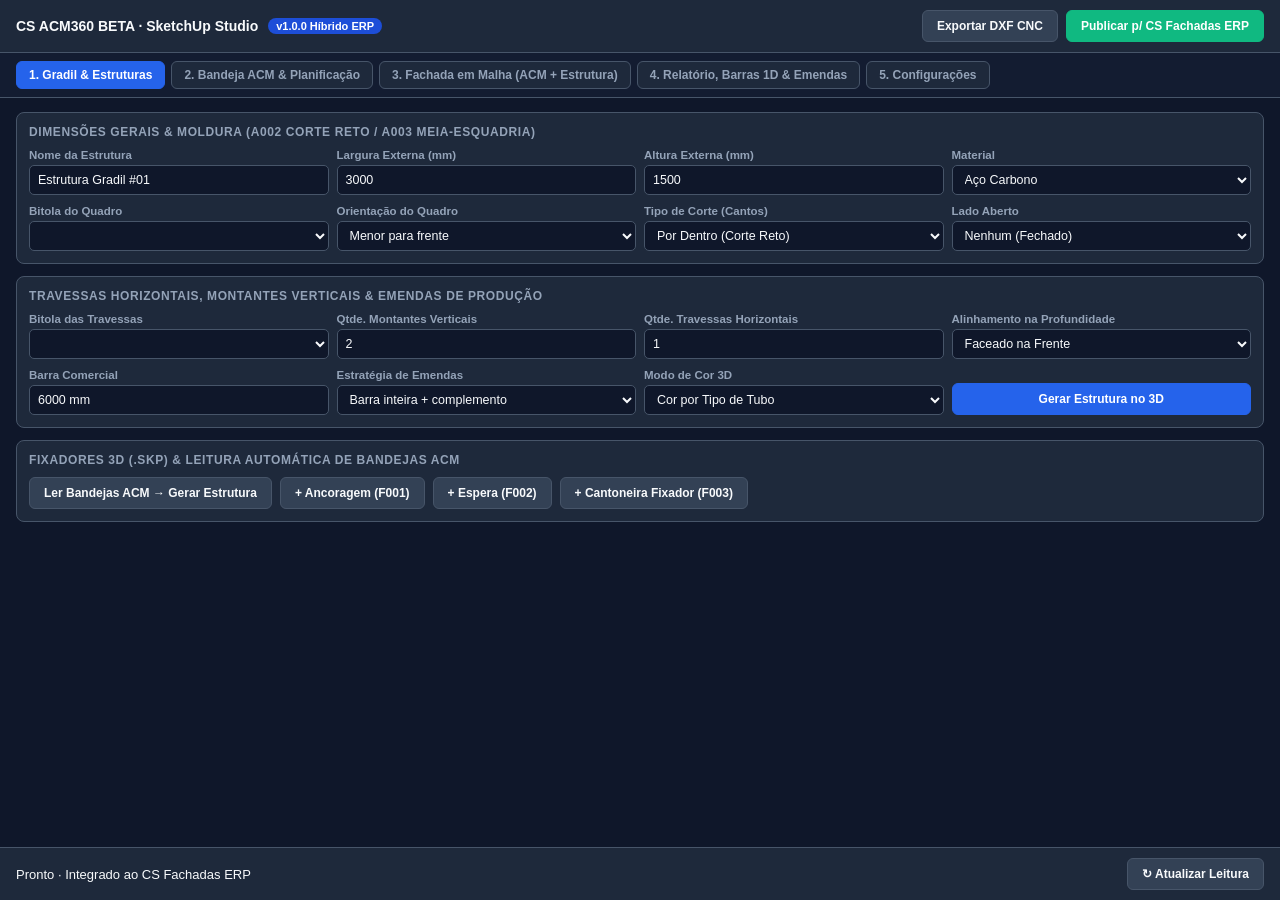
==== sketchup-plugin/CS_ACM360_BETA/ui/studio.html @ 38677328 "feat: M12 settings, separate BETA plugin and v1.0.1 fix for the original - M12 Configurações in the " ====
<!DOCTYPE html>
<html lang="pt-BR">
<head>
  <meta charset="UTF-8">
  <title>CS ACM360 BETA · Construtor ao Vivo & Planificador</title>
  <style>
    :root {
      color-scheme: dark;
      --brand-color: #2563EB;
      --bg: #0F172A;
      --surface: #1E293B;
      --surface-alt: #334155;
      --border: #475569;
      --text: #F8FAFC;
      --muted: #94A3B8;
      --danger: #EF4444;
      --success: #10B981;
      --warning: #F59E0B;
    }
    * { box-sizing: border-box; margin: 0; padding: 0; }
    body {
      font-family: -apple-system, BlinkMacSystemFont, "Segoe UI", Roboto, sans-serif;
      background: var(--bg);
      color: var(--text);
      accent-color: var(--brand-color);
      font-size: 13px;
      display: flex;
      flex-direction: column;
      height: 100vh;
      overflow: hidden;
    }
    .top-bar {
      display: flex;
      align-items: center;
      justify-content: space-between;
      padding: 10px 16px;
      background: var(--surface);
      border-bottom: 1px solid var(--border);
    }
    .brand { display: flex; align-items: center; gap: 10px; font-weight: 800; font-size: 14px; }
    .badge {
      background: #1D4ED8;
      color: #fff;
      font-size: 11px;
      padding: 2px 8px;
      border-radius: 99px;
      font-weight: 700;
    }
    .tabs {
      display: flex;
      gap: 6px;
      padding: 8px 16px;
      background: #131C31;
      border-bottom: 1px solid var(--border);
      flex-wrap: wrap;
    }
    .tab-btn {
      background: var(--surface);
      color: var(--muted);
      border: 1px solid var(--border);
      padding: 6px 12px;
      border-radius: 6px;
      font-weight: 700;
      font-size: 12px;
      cursor: pointer;
    }
    .tab-btn.active {
      background: var(--brand-color);
      color: #fff;
      border-color: var(--brand-color);
    }
    .content {
      flex: 1;
      overflow-y: auto;
      padding: 14px 16px;
      display: flex;
      flex-direction: column;
      gap: 12px;
    }
    .panel { display: none; flex-direction: column; gap: 12px; }
    .panel.active { display: flex; }
    .card {
      background: var(--surface);
      border: 1px solid var(--border);
      border-radius: 8px;
      padding: 12px;
    }
    .card h3 {
      font-size: 12px;
      text-transform: uppercase;
      letter-spacing: 0.05em;
      color: var(--muted);
      margin-bottom: 10px;
    }
    .grid-2 { display: grid; grid-template-columns: 1fr 1fr; gap: 10px; }
    .grid-3 { display: grid; grid-template-columns: 1fr 1fr 1fr; gap: 10px; }
    .grid-4 { display: grid; grid-template-columns: repeat(4, 1fr); gap: 8px; }
    .field { display: flex; flex-direction: column; gap: 4px; }
    .field label { font-size: 11.5px; color: var(--muted); font-weight: 600; }
    .field input, .field select {
      height: 30px;
      padding: 0 8px;
      border-radius: 5px;
      border: 1px solid var(--border);
      background: #0F172A;
      color: var(--text);
      font-size: 12.5px;
    }
    .btn-row { display: flex; gap: 8px; flex-wrap: wrap; align-items: center; }
    .btn {
      height: 32px;
      padding: 0 14px;
      border-radius: 6px;
      border: 1px solid var(--border);
      background: var(--surface-alt);
      color: var(--text);
      font-weight: 700;
      font-size: 12px;
      cursor: pointer;
    }
    .btn.primary { background: var(--brand-color); border-color: var(--brand-color); color: #fff; }
    .btn.success { background: var(--success); border-color: var(--success); color: #fff; }
    .table-wrapper {
      overflow: auto;
      max-inline-size: 100%;
      max-block-size: 280px;
      container-type: inline-size;
      border: 1px solid var(--border);
      border-radius: 6px;
    }
    table { width: 100%; border-collapse: separate; border-spacing: 0; font-size: 12px; }
    thead { position: sticky; inset-block-start: 0; z-index: 1; background: #0F172A; }
    th, td { padding: 7px 10px; text-align: left; border-bottom: 1px solid #334155; }
    tbody th { position: sticky; inset-inline-start: 0; background: var(--surface); }
    td input, td select {
      width: 100%;
      height: 26px;
      padding: 0 6px;
      border-radius: 4px;
      border: 1px solid var(--border);
      background: #0F172A;
      color: var(--text);
      font-size: 12px;
    }
    .btn.small { height: 26px; padding: 0 10px; font-size: 11.5px; }
    .btn.danger { background: transparent; border-color: var(--danger); color: var(--danger); }
    .hint { font-size: 11.5px; color: var(--muted); margin-top: 6px; }
    .logo-preview { max-height: 48px; max-width: 200px; border: 1px solid var(--border); border-radius: 4px; background: #fff; }
    .footer {
      padding: 10px 16px;
      background: var(--surface);
      border-top: 1px solid var(--border);
      display: flex;
      justify-content: space-between;
      align-items: center;
    }
  </style>
</head>
<body>
  <header class="top-bar">
    <div class="brand">
      <span>CS ACM360 BETA · SketchUp Studio</span>
      <span class="badge">v1.0.0 Híbrido ERP</span>
    </div>
    <div class="btn-row">
      <button type="button" class="btn" onclick="CSStudio.callRuby('export_dxf')">Exportar DXF CNC</button>
      <button type="button" class="btn success" onclick="CSStudio.callRuby('export_erp_json')">Publicar p/ CS Fachadas ERP</button>
    </div>
  </header>

  <nav class="tabs" aria-label="Módulos do Plugin">
    <button type="button" class="tab-btn active" data-tab="frame" onclick="CSStudio.switchTab('frame')">1. Gradil & Estruturas</button>
    <button type="button" class="tab-btn" data-tab="tray" onclick="CSStudio.switchTab('tray')">2. Bandeja ACM & Planificação</button>
    <button type="button" class="tab-btn" data-tab="facade" onclick="CSStudio.switchTab('facade')">3. Fachada em Malha (ACM + Estrutura)</button>
    <button type="button" class="tab-btn" data-tab="report" onclick="CSStudio.switchTab('report')">4. Relatório, Barras 1D & Emendas</button>
    <button type="button" class="tab-btn" data-tab="settings" onclick="CSStudio.switchTab('settings')">5. Configurações</button>
  </nav>

  <main class="content">
    <!-- ABA 1: ESTRUTURAS METÁLICAS -->
    <section class="panel active" id="panel-frame">
      <div class="card">
        <h3>Dimensões Gerais & Moldura (A002 Corte Reto / A003 Meia-Esquadria)</h3>
        <div class="grid-4">
          <div class="field">
            <label for="fName">Nome da Estrutura</label>
            <input type="text" id="fName" value="Estrutura Gradil #01">
          </div>
          <div class="field">
            <label for="fWidth">Largura Externa (mm)</label>
            <input type="number" id="fWidth" value="3000" min="100" step="10">
          </div>
          <div class="field">
            <label for="fHeight">Altura Externa (mm)</label>
            <input type="number" id="fHeight" value="1500" min="100" step="10">
          </div>
          <div class="field">
            <label for="fMaterial">Material</label>
            <select id="fMaterial">
              <option value="aco_carbono">Aço Carbono</option>
              <option value="galvanizado">Galvanizado</option>
              <option value="aluminio">Alumínio</option>
            </select>
          </div>
        </div>

        <div class="grid-4" style="margin-top:10px;">
          <div class="field">
            <label for="fProfileCorda">Bitola do Quadro</label>
            <select id="fProfileCorda"></select>
          </div>
          <div class="field">
            <label for="fRotCorda">Orientação do Quadro</label>
            <select id="fRotCorda">
              <option value="1">Menor para frente</option>
              <option value="2">Maior para frente</option>
            </select>
          </div>
          <div class="field">
            <label for="fCornerType">Tipo de Corte (Cantos)</label>
            <select id="fCornerType">
              <option value="encosto">Por Dentro (Corte Reto)</option>
              <option value="passante_h">Por Fora (Travessa Passante)</option>
              <option value="esquadria">Meia-Esquadria (45°)</option>
            </select>
          </div>
          <div class="field">
            <label for="fOpenSide">Lado Aberto</label>
            <select id="fOpenSide">
              <option value="0">Nenhum (Fechado)</option>
              <option value="1">Esquerdo Aberto</option>
              <option value="2">Direito Aberto</option>
              <option value="3">Ambos Abertos</option>
            </select>
          </div>
        </div>
      </div>

      <div class="card">
        <h3>Travessas Horizontais, Montantes Verticais & Emendas de Produção</h3>
        <div class="grid-4">
          <div class="field">
            <label for="fProfileTrav">Bitola das Travessas</label>
            <select id="fProfileTrav"></select>
          </div>
          <div class="field">
            <label for="fTravV">Qtde. Montantes Verticais</label>
            <input type="number" id="fTravV" value="2" min="0" max="40">
          </div>
          <div class="field">
            <label for="fTravH">Qtde. Travessas Horizontais</label>
            <input type="number" id="fTravH" value="1" min="0" max="30">
          </div>
          <div class="field">
            <label for="fTravAlign">Alinhamento na Profundidade</label>
            <select id="fTravAlign">
              <option value="frente">Faceado na Frente</option>
              <option value="centro">No Centro</option>
              <option value="atras">Faceado Atrás</option>
            </select>
          </div>
        </div>
        <div class="grid-4" style="margin-top:10px;">
          <div class="field">
            <label>Barra Comercial</label>
            <input type="text" id="fBarInfo" value="6000 mm" readonly title="Altere na aba 5. Configurações">
          </div>
          <div class="field">
            <label for="fSeamStrategy">Estratégia de Emendas</label>
            <select id="fSeamStrategy">
              <option value="economia">Barra inteira + complemento</option>
              <option value="iguais">Partes iguais</option>
            </select>
          </div>
          <div class="field">
            <label for="fColorMode">Modo de Cor 3D</label>
            <select id="fColorMode" onchange="CSStudio.callRuby('set_color_mode', this.value)">
              <option value="tipo">Cor por Tipo de Tubo</option>
              <option value="comprimento">Cor por Comprimento</option>
              <option value="unica">Cor Única (Acabamento)</option>
            </select>
          </div>
          <div class="field" style="justify-content:flex-end;">
            <button type="button" class="btn primary" onclick="CSStudio.submitFrame(false)">Gerar Estrutura no 3D</button>
          </div>
        </div>
      </div>

      <div class="card">
        <h3>Fixadores 3D (.skp) & Leitura Automática de Bandejas ACM</h3>
        <div class="btn-row">
          <button type="button" class="btn" onclick="CSStudio.callRuby('read_trays_create_frame', '{}')">Ler Bandejas ACM → Gerar Estrutura</button>
          <button type="button" class="btn" onclick="CSStudio.callRuby('insert_fastener', 'F001')">+ Ancoragem (F001)</button>
          <button type="button" class="btn" onclick="CSStudio.callRuby('insert_fastener', 'F002')">+ Espera (F002)</button>
          <button type="button" class="btn" onclick="CSStudio.callRuby('insert_fastener', 'F003')">+ Cantoneira Fixador (F003)</button>
        </div>
      </div>
    </section>

    <!-- ABA 2: BANDEJA ACM -->
    <section class="panel" id="panel-tray">
      <div class="card">
        <h3>Bandeja de ACM Paramétrica (Dobras, Abas, Refile e Fresa)</h3>
        <div class="grid-4">
          <div class="field">
            <label for="tCode">Código</label>
            <input type="text" id="tCode" value="P01">
          </div>
          <div class="field">
            <label for="tName">Nome da Peça</label>
            <input type="text" id="tName" value="Bandeja Principal">
          </div>
          <div class="field">
            <label for="tWidth">Largura Frontal (mm)</label>
            <input type="number" id="tWidth" value="1200" min="80">
          </div>
          <div class="field">
            <label for="tHeight">Altura Frontal (mm)</label>
            <input type="number" id="tHeight" value="800" min="80">
          </div>
        </div>
        <div class="grid-4" style="margin-top:10px;">
          <div class="field">
            <label for="tEdgeType">Tipo das 4 Bordas</label>
            <select id="tEdgeType">
              <option value="dobra">Dobra 90° (Retorno simples)</option>
              <option value="dobra_aba">Dobra + Aba de Fixação</option>
              <option value="refile">Aba de Refile (Plana)</option>
              <option value="corte">Corte Reto (Sem Retorno)</option>
            </select>
          </div>
          <div class="field">
            <label for="tReturnMm">Retorno / Dobra (mm)</label>
            <input type="number" id="tReturnMm" value="50" min="0">
          </div>
          <div class="field">
            <label for="tAbaMm">Aba de Fixação (mm)</label>
            <input type="number" id="tAbaMm" value="20" min="0">
          </div>
          <div class="field">
            <label for="tBendFactor">Fator de Dobra (mm)</label>
            <input type="number" id="tBendFactor" value="1.5" step="0.1">
          </div>
        </div>
        <div class="grid-4" style="margin-top:10px;">
          <div class="field">
            <label for="tPreset">Chapa ACM (Fornecedor / Espessura)</label>
            <select id="tPreset" onchange="CSStudio.applyTrayPreset()"></select>
          </div>
        </div>
        <div class="btn-row" style="margin-top:12px;">
          <button type="button" class="btn primary" onclick="CSStudio.submitTray()">Criar Bandeja 3D no SketchUp</button>
          <button type="button" class="btn" onclick="CSStudio.callRuby('unfold_selected_3d')">Planificar Bandeja Selecionada no 3D</button>
          <button type="button" class="btn" onclick="CSStudio.callRuby('export_dxf')">Exportar DXF CNC (AC1009)</button>
        </div>
      </div>
    </section>

    <!-- ABA 3: FACHADA EM MALHA -->
    <section class="panel" id="panel-facade">
      <div class="card">
        <h3>Gerador de Fachada Completa (Malha de Bandejas ACM + Estrutura Metálica Automática)</h3>
        <div class="grid-4">
          <div class="field">
            <label for="gTotalW">Largura Total da Fachada (mm)</label>
            <input type="number" id="gTotalW" value="3600" step="50">
          </div>
          <div class="field">
            <label for="gTotalH">Altura Total da Fachada (mm)</label>
            <input type="number" id="gTotalH" value="1800" step="50">
          </div>
          <div class="field">
            <label for="gCols">Colunas de Bandejas</label>
            <input type="number" id="gCols" value="3" min="1" max="20">
          </div>
          <div class="field">
            <label for="gRows">Linhas de Bandejas</label>
            <input type="number" id="gRows" value="2" min="1" max="10">
          </div>
        </div>
        <div class="grid-3" style="margin-top:10px;">
          <div class="field">
            <label for="gJoint">Junta de Dilatação (mm)</label>
            <input type="number" id="gJoint" value="10" min="0" max="50">
          </div>
          <div class="field">
            <label for="gReturn">Retorno das Bandejas (mm)</label>
            <input type="number" id="gReturn" value="50" min="15" max="250">
          </div>
          <div class="field" style="justify-content:flex-end;">
            <button type="button" class="btn primary" onclick="CSStudio.submitFacadeGrid()">Criar Painel ACM + Estrutura no 3D</button>
          </div>
        </div>
      </div>
    </section>

    <!-- ABA 4: RELATÓRIO E PLANO DE CORTE -->
    <section class="panel" id="panel-report">
      <div class="card">
        <h3>Resumo do Modelo Ativo (Tubos, Barras 6000mm e Bandejas ACM)</h3>
        <div id="reportSummaryText" style="margin-bottom:8px; color:var(--muted);">Carregando leitura do modelo...</div>
        <div tabindex="0" role="region" aria-label="Lista de corte de tubos e bandejas" class="table-wrapper">
          <table>
            <thead>
              <tr>
                <th>Código</th>
                <th>Descrição / Perfil</th>
                <th>Medida / Corte</th>
                <th>Aproveitamento</th>
              </tr>
            </thead>
            <tbody id="reportTableBody"></tbody>
          </table>
        </div>
      </div>
    </section>

    <!-- ABA 5: CONFIGURAÇÕES (M12) -->
    <section class="panel" id="panel-settings">
      <div class="card">
        <h3>Geral · Barras e Serra</h3>
        <div class="grid-4">
          <div class="field">
            <label for="sBarMm">Barra Comercial (mm)</label>
            <input type="number" id="sBarMm" data-setting="bar_mm" min="1000" max="12000" step="100">
          </div>
          <div class="field">
            <label for="sKerfMm">Espessura da Serra (mm)</label>
            <input type="number" id="sKerfMm" data-setting="kerf_mm" min="0" max="15" step="0.1">
          </div>
          <div class="field">
            <label for="sSeam">Estratégia de Emendas</label>
            <select id="sSeam" data-setting="seam_strategy">
              <option value="economia">Barra inteira + complemento</option>
              <option value="iguais">Partes iguais</option>
            </select>
          </div>
          <div class="field">
            <label for="sColorMode">Modo de Cor 3D</label>
            <select id="sColorMode" data-setting="color_mode">
              <option value="tipo">Cor por Tipo de Tubo</option>
              <option value="comprimento">Cor por Comprimento</option>
              <option value="unica">Cor Única</option>
            </select>
          </div>
        </div>
        <p class="hint">Ao mudar a barra ou a serra, as estruturas do modelo são regeradas (emendas e plano de barras).</p>
      </div>

      <div class="card">
        <h3>ACM · Chapa, Fresa e Bandejas</h3>
        <div class="grid-4">
          <div class="field">
            <label for="sSheetW">Chapa Largura (mm)</label>
            <input type="number" id="sSheetW" data-setting="acm_sheet_w_mm" step="10">
          </div>
          <div class="field">
            <label for="sSheetH">Chapa Altura (mm)</label>
            <input type="number" id="sSheetH" data-setting="acm_sheet_h_mm" step="10">
          </div>
          <div class="field">
            <label for="sCore">Núcleo</label>
            <select id="sCore" data-setting="acm_core">
              <option value="PE">PE (Polietileno)</option>
              <option value="FR">FR (Antichama)</option>
            </select>
          </div>
          <div class="field">
            <label for="sFresa">Fresa do Vinco</label>
            <select id="sFresa" data-setting="fresa_type">
              <option value="V90">V 90°</option>
              <option value="V135">V 135°</option>
              <option value="U">Meia-cana (U)</option>
            </select>
          </div>
        </div>
        <div class="grid-4" style="margin-top:10px;">
          <div class="field">
            <label for="sReturn">Retorno Padrão (mm)</label>
            <input type="number" id="sReturn" data-setting="default_return_mm">
          </div>
          <div class="field">
            <label for="sAba">Aba Padrão (mm)</label>
            <input type="number" id="sAba" data-setting="default_aba_mm">
          </div>
          <div class="field">
            <label for="sJoint">Junta Padrão (mm)</label>
            <input type="number" id="sJoint" data-setting="default_joint_mm">
          </div>
          <div class="field">
            <label for="sRefile">Refile Padrão (mm)</label>
            <input type="number" id="sRefile" data-setting="refile_tab_mm">
          </div>
        </div>
        <div class="grid-4" style="margin-top:10px;">
          <div class="field">
            <label for="sNestGap">Espaço entre Peças (mm)</label>
            <input type="number" id="sNestGap" data-setting="nest_gap_mm">
          </div>
          <div class="field">
            <label for="sNestMargin">Margem da Chapa (mm)</label>
            <input type="number" id="sNestMargin" data-setting="nest_margin_mm">
          </div>
          <div class="field">
            <label for="sPreset">Chapa ACM Padrão</label>
            <select id="sPreset" data-setting="acm_preset"></select>
          </div>
        </div>

        <h3 style="margin-top:14px;">Fator de Dobra por Fornecedor / Espessura</h3>
        <div class="table-wrapper">
          <table>
            <thead><tr><th>Fornecedor / Descrição</th><th>Espessura (mm)</th><th>Fator de Dobra (mm)</th><th></th></tr></thead>
            <tbody id="sPresetsBody"></tbody>
          </table>
        </div>
        <div class="btn-row" style="margin-top:8px;">
          <button type="button" class="btn small" onclick="CSStudio.addRow('acm_presets')">+ Fornecedor</button>
        </div>
        <p class="hint">Calibre o fator com uma peça de teste de cada fornecedor. Bandejas já criadas guardam o fator usado na criação.</p>
      </div>

      <div class="card">
        <h3>Fixadores e Fita Dupla Face</h3>
        <div class="grid-4">
          <div class="field">
            <label for="sFixSpacing">Espaçamento Fixadores (mm)</label>
            <input type="number" id="sFixSpacing" data-setting="fastener_spacing_mm" step="10">
          </div>
          <div class="field">
            <label for="sFixOffset">Recuo dos Cantos (mm)</label>
            <input type="number" id="sFixOffset" data-setting="fastener_offset_mm" step="5">
          </div>
          <div class="field">
            <label for="sTape">Fita Padrão</label>
            <select id="sTape" data-setting="tape"></select>
          </div>
        </div>
        <div class="table-wrapper" style="margin-top:10px;">
          <table>
            <thead><tr><th>Fita</th><th>Largura (mm)</th><th>Rolo (m)</th><th>Preço/rolo (R$)</th><th></th></tr></thead>
            <tbody id="sTapesBody"></tbody>
          </table>
        </div>
        <div class="btn-row" style="margin-top:8px;">
          <button type="button" class="btn small" onclick="CSStudio.addRow('tapes')">+ Fita</button>
        </div>
      </div>

      <div class="card">
        <h3>Bitolas · Preço por Metro e Perfis Próprios</h3>
        <div class="table-wrapper">
          <table>
            <thead><tr><th>Código</th><th>Nome</th><th>Família</th><th>L (mm)</th><th>A (mm)</th><th>Parede</th><th>Cor</th><th>R$/m</th><th></th></tr></thead>
            <tbody id="sProfilesBody"></tbody>
          </table>
        </div>
        <div class="btn-row" style="margin-top:8px;">
          <button type="button" class="btn small" onclick="CSStudio.addRow('custom_profiles')">+ Bitola Própria</button>
        </div>
      </div>

      <div class="card">
        <h3>Cabeçalho de Impressão</h3>
        <div class="grid-4">
          <div class="field">
            <label for="sCompany">Empresa</label>
            <input type="text" id="sCompany" data-setting="company_name">
          </div>
          <div class="field">
            <label for="sPhone">Telefone</label>
            <input type="text" id="sPhone" data-setting="company_phone">
          </div>
          <div class="field">
            <label for="sEmail">E-mail</label>
            <input type="text" id="sEmail" data-setting="company_email">
          </div>
          <div class="field">
            <label for="sLogo">Logo (até 300 KB)</label>
            <input type="file" id="sLogo" accept="image/png,image/jpeg,image/svg+xml" onchange="CSStudio.loadLogo(this)">
          </div>
        </div>
        <div class="btn-row" style="margin-top:8px;">
          <img id="sLogoPreview" class="logo-preview" alt="Logo da empresa" hidden>
          <button type="button" class="btn small danger" id="sLogoRemove" onclick="CSStudio.removeLogo()" hidden>Remover logo</button>
        </div>
      </div>

      <div class="btn-row">
        <button type="button" class="btn primary" onclick="CSStudio.saveSettings()">Salvar Configurações</button>
        <button type="button" class="btn" onclick="CSStudio.callRuby('export_settings')">Exportar JSON</button>
        <button type="button" class="btn" onclick="CSStudio.callRuby('import_settings')">Importar JSON</button>
        <button type="button" class="btn danger" onclick="CSStudio.callRuby('reset_settings')">Restaurar Padrão</button>
      </div>
      <p class="hint">Salva nesta máquina e dentro do arquivo .skp. O JSON exportado também pode ser importado no painel web (ACM360 Studio).</p>
    </section>
  </main>

  <footer class="footer">
    <span id="statusText">Pronto · Integrado ao CS Fachadas ERP</span>
    <button type="button" class="btn" onclick="CSStudio.callRuby('refresh_state')">↻ Atualizar Leitura</button>
  </footer>

  <script>
    window.CSStudio = {
      state: null,
      callRuby: function(action, payload) {
        if (window.sketchup && window.sketchup[action]) {
          window.sketchup[action](payload || '');
        }
      },
      switchTab: function(tabId) {
        var btns = document.querySelectorAll('.tab-btn');
        for (var i = 0; i < btns.length; i++) {
          btns[i].classList.toggle('active', btns[i].getAttribute('data-tab') === tabId);
        }
        var panels = document.querySelectorAll('.panel');
        for (var j = 0; j < panels.length; j++) {
          panels[j].classList.toggle('active', panels[j].id === 'panel-' + tabId);
        }
      },
      settingsDraft: null,
      settingsDirty: false,
      trayDefaultsApplied: false,
      loadModelState: function(data) {
        this.state = data || {};
        if (data.initial_tab) this.switchTab(data.initial_tab);
        var st = data.settings || {};
        this.fillProfileSelect('fProfileCorda', data.profiles || [], 5);
        this.fillProfileSelect('fProfileTrav', data.profiles || [], 3);
        this.fillOptions('tPreset', st.acm_presets || [], document.getElementById('tPreset').value || st.acm_preset);
        document.getElementById('fBarInfo').value = (st.bar_mm || 6000) + ' mm';
        if (!this.trayDefaultsApplied && st.bar_mm) {
          document.getElementById('fSeamStrategy').value = st.seam_strategy;
          document.getElementById('fColorMode').value = st.color_mode;
          document.getElementById('tReturnMm').value = st.default_return_mm;
          document.getElementById('tAbaMm').value = st.default_aba_mm;
          document.getElementById('gJoint').value = st.default_joint_mm;
          document.getElementById('gReturn').value = st.default_return_mm;
          this.applyTrayPreset();
          this.trayDefaultsApplied = true;
        }
        if (!this.settingsDirty) {
          this.settingsDraft = JSON.parse(JSON.stringify(st));
          this.renderSettings();
        }
        this.renderReport();
      },
      esc: function(v) {
        return String(v == null ? '' : v).replace(/[&<>"']/g, function(c) {
          return { '&': '&amp;', '<': '&lt;', '>': '&gt;', '"': '&quot;', "'": '&#39;' }[c];
        });
      },
      setStatus: function(msg) {
        document.getElementById('statusText').textContent = msg;
      },
      fillProfileSelect: function(id, profiles, fallbackId) {
        var sel = document.getElementById(id);
        var current = sel.value || String(fallbackId);
        sel.innerHTML = '';
        profiles.forEach(function(p) {
          var sel_ = String(p.id) === current;
          sel.add(new Option(p.name, p.id, sel_, sel_));
        });
      },
      fillOptions: function(id, items, selected) {
        var sel = document.getElementById(id);
        sel.innerHTML = '';
        items.forEach(function(it) {
          sel.add(new Option(it.name, it.id, it.id === selected, it.id === selected));
        });
      },
      currentTrayPreset: function() {
        var st = (this.state && this.state.settings) || {};
        var id = document.getElementById('tPreset').value;
        return (st.acm_presets || []).filter(function(p) { return p.id === id; })[0];
      },
      applyTrayPreset: function() {
        var p = this.currentTrayPreset();
        if (p) document.getElementById('tBendFactor').value = p.bend_factor_mm;
      },

      // ---------------- M12: Configurações ----------------
      renderSettings: function() {
        var d = this.settingsDraft || {};
        var fields = document.querySelectorAll('#panel-settings [data-setting]');
        this.fillOptions('sPreset', d.acm_presets || [], d.acm_preset);
        this.fillOptions('sTape', d.tapes || [], d.tape);
        for (var i = 0; i < fields.length; i++) {
          var key = fields[i].getAttribute('data-setting');
          if (d[key] !== undefined) fields[i].value = d[key];
        }
        var self = this;
        var num = function(list, idx, field, val, step) {
          return '<input type="number" step="' + (step || 'any') + '" data-list="' + list + '" data-idx="' + idx +
            '" data-field="' + field + '" value="' + self.esc(val) + '">';
        };
        var txt = function(list, idx, field, val) {
          return '<input type="text" data-list="' + list + '" data-idx="' + idx + '" data-field="' + field + '" value="' + self.esc(val) + '">';
        };
        var del = function(list, idx) {
          return '<button type="button" class="btn small danger" onclick="CSStudio.removeRow(\'' + list + '\',' + idx + ')">×</button>';
        };

        document.getElementById('sPresetsBody').innerHTML = (d.acm_presets || []).map(function(p, i) {
          return '<tr><td>' + txt('acm_presets', i, 'name', p.name) + '</td><td>' + num('acm_presets', i, 'thickness_mm', p.thickness_mm, '0.5') +
            '</td><td>' + num('acm_presets', i, 'bend_factor_mm', p.bend_factor_mm, '0.1') + '</td><td>' + del('acm_presets', i) + '</td></tr>';
        }).join('');

        document.getElementById('sTapesBody').innerHTML = (d.tapes || []).map(function(t, i) {
          return '<tr><td>' + txt('tapes', i, 'name', t.name) + '</td><td>' + num('tapes', i, 'width_mm', t.width_mm) +
            '</td><td>' + num('tapes', i, 'roll_m', t.roll_m) + '</td><td>' + num('tapes', i, 'price', t.price, '0.01') +
            '</td><td>' + del('tapes', i) + '</td></tr>';
        }).join('');

        var prices = d.profile_prices || {};
        var priceInput = function(id) {
          return '<input type="number" step="0.01" min="0" data-price-id="' + id + '" value="' + self.esc(prices[String(id)] || '') + '">';
        };
        var builtIn = ((this.state && this.state.profiles) || []).filter(function(p) { return !p.custom; });
        var html = builtIn.map(function(p) {
          return '<tr><td>' + self.esc(p.code) + '</td><td>' + self.esc(p.name) + '</td><td>' + self.esc(p.family) + '</td><td>' + p.w_mm +
            '</td><td>' + p.h_mm + '</td><td>' + p.wall_mm + '</td><td><span style="display:inline-block;width:14px;height:14px;border-radius:3px;background:' +
            self.esc(p.color) + '"></span></td><td>' + priceInput(p.id) + '</td><td></td></tr>';
        });
        (d.custom_profiles || []).forEach(function(p, i) {
          var fam = '<select data-list="custom_profiles" data-idx="' + i + '" data-field="family">' +
            ['metalon', 'aluminio', 'outro'].map(function(f) {
              return '<option value="' + f + '"' + (p.family === f ? ' selected' : '') + '>' + f + '</option>';
            }).join('') + '</select>';
          html.push('<tr><td>' + txt('custom_profiles', i, 'code', p.code) + '</td><td>' + txt('custom_profiles', i, 'name', p.name) +
            '</td><td>' + fam + '</td><td>' + num('custom_profiles', i, 'w_mm', p.w_mm) + '</td><td>' + num('custom_profiles', i, 'h_mm', p.h_mm) +
            '</td><td>' + num('custom_profiles', i, 'wall_mm', p.wall_mm, '0.1') +
            '</td><td><input type="color" data-list="custom_profiles" data-idx="' + i + '" data-field="color" value="' + self.esc(p.color || '#64748B') + '"></td><td>' +
            priceInput(p.id) + '</td><td>' + del('custom_profiles', i) + '</td></tr>');
        });
        document.getElementById('sProfilesBody').innerHTML = html.join('');

        var logo = document.getElementById('sLogoPreview');
        logo.hidden = !d.company_logo;
        document.getElementById('sLogoRemove').hidden = !d.company_logo;
        if (d.company_logo) logo.src = d.company_logo;
      },
      onSettingsInput: function(el) {
        var d = this.settingsDraft;
        if (!d) return;
        this.settingsDirty = true;
        if (el.hasAttribute('data-price-id')) {
          d.profile_prices = d.profile_prices || {};
          d.profile_prices[el.getAttribute('data-price-id')] = Number(el.value) || 0;
        } else if (el.hasAttribute('data-list')) {
          var item = d[el.getAttribute('data-list')][Number(el.getAttribute('data-idx'))];
          item[el.getAttribute('data-field')] = el.type === 'number' ? Number(el.value) : el.value;
          if (el.getAttribute('data-field') === 'name') {
            this.fillOptions('sPreset', d.acm_presets, document.getElementById('sPreset').value);
            this.fillOptions('sTape', d.tapes, document.getElementById('sTape').value);
          }
        } else if (el.hasAttribute('data-setting')) {
          d[el.getAttribute('data-setting')] = el.type === 'number' ? Number(el.value) : el.value;
        }
      },
      addRow: function(list) {
        var d = this.settingsDraft;
        var stamp = String(Date.now());
        if (list === 'acm_presets') {
          d.acm_presets.push({ id: 'p_' + stamp, name: 'Fornecedor ' + (d.acm_presets.length + 1), thickness_mm: 3, bend_factor_mm: 1.5 });
        } else if (list === 'tapes') {
          d.tapes.push({ id: 't_' + stamp, name: 'Fita ' + (d.tapes.length + 1), width_mm: 19, roll_m: 33, price: 0 });
        } else if (list === 'custom_profiles') {
          var maxId = 99;
          d.custom_profiles.forEach(function(p) { maxId = Math.max(maxId, Number(p.id) || 0); });
          d.custom_profiles.push({ id: maxId + 1, code: 'X' + (maxId + 1), name: 'Bitola própria', family: 'metalon', w_mm: 30, h_mm: 30, wall_mm: 1.2, color: '#64748B' });
        }
        this.settingsDirty = true;
        this.renderSettings();
      },
      removeRow: function(list, idx) {
        var d = this.settingsDraft;
        if (list !== 'custom_profiles' && d[list].length <= 1) {
          this.setStatus('É preciso manter pelo menos um item.');
          return;
        }
        var removed = d[list].splice(idx, 1)[0];
        if (list === 'custom_profiles' && d.profile_prices) delete d.profile_prices[String(removed.id)];
        if (list === 'acm_presets' && removed.id === d.acm_preset) d.acm_preset = d.acm_presets[0].id;
        if (list === 'tapes' && removed.id === d.tape) d.tape = d.tapes[0].id;
        this.settingsDirty = true;
        this.renderSettings();
      },
      loadLogo: function(input) {
        var file = input.files && input.files[0];
        var self = this;
        if (!file) return;
        if (file.size > 300 * 1024) {
          this.setStatus('Logo maior que 300 KB. Reduza a imagem e tente de novo.');
          input.value = '';
          return;
        }
        var reader = new FileReader();
        reader.onload = function() {
          self.settingsDraft.company_logo = reader.result;
          self.settingsDirty = true;
          self.renderSettings();
        };
        reader.readAsDataURL(file);
      },
      removeLogo: function() {
        this.settingsDraft.company_logo = '';
        this.settingsDirty = true;
        document.getElementById('sLogo').value = '';
        this.renderSettings();
      },
      saveSettings: function() {
        this.settingsDirty = false;
        this.callRuby('save_settings', JSON.stringify(this.settingsDraft));
      },
      submitFrame: function(updateSel) {
        var payload = {
          name: document.getElementById('fName').value,
          width_mm: Number(document.getElementById('fWidth').value),
          height_mm: Number(document.getElementById('fHeight').value),
          material: document.getElementById('fMaterial').value,
          profile_corda: Number(document.getElementById('fProfileCorda').value || 5),
          rot_corda: Number(document.getElementById('fRotCorda').value || 1),
          corner_type: document.getElementById('fCornerType').value,
          open_side: Number(document.getElementById('fOpenSide').value || 0),
          profile_travessa: Number(document.getElementById('fProfileTrav').value || 3),
          trav_v_count: Number(document.getElementById('fTravV').value || 0),
          trav_h_count: Number(document.getElementById('fTravH').value || 0),
          trav_align: document.getElementById('fTravAlign').value,
          seam_strategy: document.getElementById('fSeamStrategy').value,
          color_mode: document.getElementById('fColorMode').value,
          update_selected: !!updateSel
        };
        this.callRuby('create_or_update_frame', JSON.stringify(payload));
      },
      submitTray: function() {
        var payload = {
          code: document.getElementById('tCode').value,
          name: document.getElementById('tName').value,
          width_mm: Number(document.getElementById('tWidth').value),
          height_mm: Number(document.getElementById('tHeight').value),
          default_edge_type: document.getElementById('tEdgeType').value,
          return_mm: Number(document.getElementById('tReturnMm').value),
          aba_mm: Number(document.getElementById('tAbaMm').value),
          bend_factor_mm: Number(document.getElementById('tBendFactor').value),
          acm_preset: document.getElementById('tPreset').value,
          thickness_mm: (this.currentTrayPreset() || {}).thickness_mm
        };
        this.callRuby('create_or_update_tray', JSON.stringify(payload));
      },
      submitFacadeGrid: function() {
        var payload = {
          total_w_mm: Number(document.getElementById('gTotalW').value),
          total_h_mm: Number(document.getElementById('gTotalH').value),
          cols: Number(document.getElementById('gCols').value),
          rows: Number(document.getElementById('gRows').value),
          joint_mm: Number(document.getElementById('gJoint').value),
          return_mm: Number(document.getElementById('gReturn').value),
          generate_frame: true
        };
        this.callRuby('create_facade_grid', JSON.stringify(payload));
      },
      renderReport: function() {
        var d = this.state || {};
        var bp = d.bar_plan || {};
        var trays = d.trays || [];
        var sumEl = document.getElementById('reportSummaryText');
        if (sumEl) {
          sumEl.textContent = 'Tubos: ' + (bp.total_pieces || 0) + ' pçs · Total Linear: ' +
            (bp.total_linear_m || 0) + ' m · Barras (' + (bp.bar_mm || 6000) + ' mm): ' + (bp.total_bars || 0) +
            ' · Bandejas ACM: ' + trays.length;
        }
        var tbody = document.getElementById('reportTableBody');
        if (!tbody) return;
        var html = '';
        (bp.groups || []).forEach(function(g) {
          html += '<tr><th>' + g.profile_name + '</th><td>' + g.material + ' (' + g.pieces.length + ' pçs)</td>' +
            '<td>' + g.bars_count + ' barra(s) de ' + (bp.bar_mm || 6000) + 'mm</td>' +
            '<td>' + g.utilization_pct + '% aproveitamento</td></tr>';
        });
        trays.forEach(function(t) {
          var u = t.unfold || {};
          html += '<tr><th>' + (u.code || 'ACM') + '</th><td>' + (u.name || 'Bandeja ACM') + '</td>' +
            '<td>Planificada: ' + (u.width || 0) + ' × ' + (u.height || 0) + ' mm</td>' +
            '<td>' + (u.area_m2 || 0) + ' m²</td></tr>';
        });
        tbody.innerHTML = html || '<tr><td colspan="4">Nenhuma estrutura ou bandeja criada ainda no modelo.</td></tr>';
      }
    };
    window.addEventListener('DOMContentLoaded', function() {
      var panel = document.getElementById('panel-settings');
      var handler = function(ev) {
        if (ev.target.id !== 'sLogo') CSStudio.onSettingsInput(ev.target);
      };
      panel.addEventListener('input', handler);
      panel.addEventListener('change', handler);
      CSStudio.callRuby('ready');
    });
  </script>
</body>
</html>
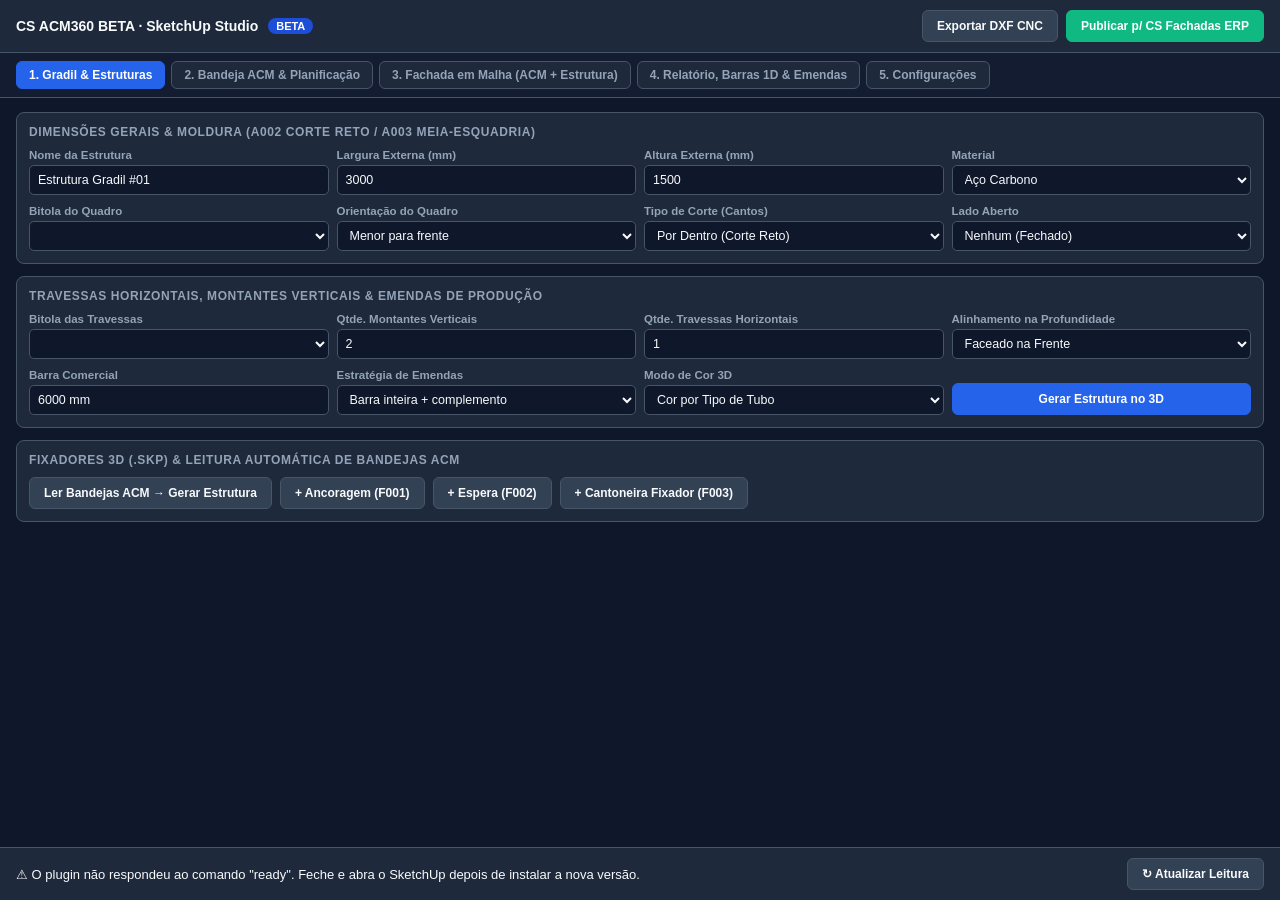
==== commit 4e93b277: "feat: M8 production report, SketchUp test runner and original v1.0.2 M8 (BETA 1.2.2): - Shared ui/ac" ====
--- a/sketchup-plugin/CS_ACM360_BETA/ui/studio.html
+++ b/sketchup-plugin/CS_ACM360_BETA/ui/studio.html
@@ -145,6 +145,7 @@
     .btn.small { height: 26px; padding: 0 10px; font-size: 11.5px; }
     .btn.danger { background: transparent; border-color: var(--danger); color: var(--danger); }
     .hint { font-size: 11.5px; color: var(--muted); margin-top: 6px; }
+    .report-warn { border: 1px solid var(--warning); color: var(--warning); border-radius: 6px; padding: 8px 10px; margin-bottom: 8px; font-size: 12px; }
     .logo-preview { max-height: 48px; max-width: 200px; border: 1px solid var(--border); border-radius: 4px; background: #fff; }
     .footer {
       padding: 10px 16px;
@@ -160,7 +161,7 @@
   <header class="top-bar">
     <div class="brand">
       <span>CS ACM360 BETA · SketchUp Studio</span>
-      <span class="badge">v1.0.0 Híbrido ERP</span>
+      <span class="badge" id="versionBadge">BETA</span>
     </div>
     <div class="btn-row">
       <button type="button" class="btn" onclick="CSStudio.callRuby('export_dxf')">Exportar DXF CNC</button>
@@ -397,21 +398,60 @@
     <!-- ABA 4: RELATÓRIO E PLANO DE CORTE -->
     <section class="panel" id="panel-report">
       <div class="card">
-        <h3>Resumo do Modelo Ativo (Tubos, Barras 6000mm e Bandejas ACM)</h3>
+        <h3>Resumo de Compra por Bitola</h3>
         <div id="reportSummaryText" style="margin-bottom:8px; color:var(--muted);">Carregando leitura do modelo...</div>
-        <div tabindex="0" role="region" aria-label="Lista de corte de tubos e bandejas" class="table-wrapper">
+        <div id="reportWarnings" class="report-warn" hidden></div>
+        <div tabindex="0" role="region" aria-label="Resumo por bitola" class="table-wrapper">
           <table>
             <thead>
-              <tr>
-                <th>Código</th>
-                <th>Descrição / Perfil</th>
-                <th>Medida / Corte</th>
-                <th>Aproveitamento</th>
-              </tr>
+              <tr><th>Bitola</th><th>Material</th><th>Peças</th><th>Metros</th><th>Barras</th><th>Aprov.</th><th>Peso</th><th>Custo</th></tr>
             </thead>
-            <tbody id="reportTableBody"></tbody>
+            <tbody id="reportProfilesBody"></tbody>
           </table>
         </div>
+        <div class="btn-row" style="margin-top:10px;">
+          <button type="button" class="btn success" onclick="CSStudio.exportReport('xlsx')">📊 Exportar Excel (XLSX)</button>
+          <button type="button" class="btn" onclick="CSStudio.exportReport('csv')">Exportar CSV</button>
+          <button type="button" class="btn" onclick="CSStudio.printReport()">🖨 Imprimir</button>
+        </div>
+        <p class="hint">Lê todas as estruturas, tubos avulsos e bandejas do modelo, inclusive dentro de grupos. Preços e cabeçalho de impressão vêm da aba Configurações.</p>
+      </div>
+
+      <div class="card">
+        <h3>Lista de Corte (Serra)</h3>
+        <div tabindex="0" role="region" aria-label="Lista de corte" class="table-wrapper">
+          <table>
+            <thead>
+              <tr><th>Bitola</th><th>Comprimento (mm)</th><th>Corte A/B</th><th>Qtd</th><th>Total (m)</th><th>Peças</th></tr>
+            </thead>
+            <tbody id="reportCutBody"></tbody>
+          </table>
+        </div>
+      </div>
+
+      <div class="card">
+        <h3 id="reportPlanTitle">Plano de Barras</h3>
+        <div tabindex="0" role="region" aria-label="Plano de barras" class="table-wrapper">
+          <table>
+            <thead>
+              <tr><th>Bitola</th><th>Barra</th><th>Cortes (mm)</th><th>Sobra (mm)</th></tr>
+            </thead>
+            <tbody id="reportPlanBody"></tbody>
+          </table>
+        </div>
+      </div>
+
+      <div class="card">
+        <h3>Bandejas ACM, Colagem e Fixadores</h3>
+        <div tabindex="0" role="region" aria-label="Bandejas ACM" class="table-wrapper">
+          <table>
+            <thead>
+              <tr><th>Código</th><th>Nome</th><th>Qtd</th><th>Face (mm)</th><th>Chapa aberta (mm)</th><th>Esp.</th><th>Área (m²)</th></tr>
+            </thead>
+            <tbody id="reportTraysBody"></tbody>
+          </table>
+        </div>
+        <div id="reportExtras" class="hint"></div>
       </div>
     </section>
 
@@ -601,13 +641,22 @@
     <button type="button" class="btn" onclick="CSStudio.callRuby('refresh_state')">↻ Atualizar Leitura</button>
   </footer>
 
+  <script src="acm360-report.js"></script>
   <script>
     window.CSStudio = {
       state: null,
       callRuby: function(action, payload) {
         if (window.sketchup && window.sketchup[action]) {
           window.sketchup[action](payload || '');
-        }
+          return true;
+        }
+        // Tela nova com código Ruby antigo na memória: acontece ao instalar sem reiniciar o SketchUp
+        this.showError('O plugin não respondeu ao comando "' + action + '". Feche e abra o SketchUp depois de instalar a nova versão.');
+        return false;
+      },
+      showError: function(msg) {
+        this.setStatus('⚠ ' + msg);
+        alert(msg);
       },
       switchTab: function(tabId) {
         var btns = document.querySelectorAll('.tab-btn');
@@ -644,7 +693,12 @@
           this.settingsDraft = JSON.parse(JSON.stringify(st));
           this.renderSettings();
         }
-        this.renderReport();
+        if (data.plugin_version) document.getElementById('versionBadge').textContent = 'v' + data.plugin_version;
+        try {
+          this.renderReport();
+        } catch (e) {
+          this.setStatus('⚠ Relatório indisponível: ' + e.message);
+        }
       },
       esc: function(v) {
         return String(v == null ? '' : v).replace(/[&<>"']/g, function(c) {
@@ -861,31 +915,109 @@
         };
         this.callRuby('create_facade_grid', JSON.stringify(payload));
       },
+      // --- M8: relatório calculado em acm360-report.js (mesmo código do painel web) ---
+      report: null,
+      buildReport: function() {
+        var d = this.state || {};
+        var tubes = [];
+        (d.frames || []).forEach(function(f) {
+          (f.tubes || []).forEach(function(t) {
+            var c = {};
+            for (var k in t) c[k] = t[k];
+            c.frame = f.name;
+            tubes.push(c);
+          });
+        });
+        var trays = (d.trays || []).map(function(t) {
+          var cfg = t.tray || {}, u = t.unfold || {};
+          return {
+            code: u.code || cfg.code, name: u.name || cfg.name, quantity: u.quantity || cfg.quantity,
+            front_w_mm: u.front_w_mm || cfg.width_mm, front_h_mm: u.front_h_mm || cfg.height_mm,
+            flat_w_mm: u.width, flat_h_mm: u.height, thickness_mm: cfg.thickness_mm, color: cfg.color_hex
+          };
+        });
+        var now = new Date();
+        var pad = function(n) { return (n < 10 ? '0' : '') + n; };
+        this.report = AcmReport.buildAcmReport({
+          projectName: d.project_name,
+          date: pad(now.getDate()) + '/' + pad(now.getMonth() + 1) + '/' + now.getFullYear() + ' ' + pad(now.getHours()) + ':' + pad(now.getMinutes()),
+          tubes: tubes, trays: trays, fasteners: d.fasteners || {}
+        }, d.settings || {}, d.profiles || []);
+        return this.report;
+      },
       renderReport: function() {
-        var d = this.state || {};
-        var bp = d.bar_plan || {};
-        var trays = d.trays || [];
-        var sumEl = document.getElementById('reportSummaryText');
-        if (sumEl) {
-          sumEl.textContent = 'Tubos: ' + (bp.total_pieces || 0) + ' pçs · Total Linear: ' +
-            (bp.total_linear_m || 0) + ' m · Barras (' + (bp.bar_mm || 6000) + ' mm): ' + (bp.total_bars || 0) +
-            ' · Bandejas ACM: ' + trays.length;
-        }
-        var tbody = document.getElementById('reportTableBody');
-        if (!tbody) return;
-        var html = '';
-        (bp.groups || []).forEach(function(g) {
-          html += '<tr><th>' + g.profile_name + '</th><td>' + g.material + ' (' + g.pieces.length + ' pçs)</td>' +
-            '<td>' + g.bars_count + ' barra(s) de ' + (bp.bar_mm || 6000) + 'mm</td>' +
-            '<td>' + g.utilization_pct + '% aproveitamento</td></tr>';
+        var esc = this.esc;
+        var r = this.buildReport();
+        var num = function(v) { return String(v).replace('.', ','); };
+        var money = function(v) { return v == null ? '—' : 'R$ ' + v.toFixed(2).replace('.', ','); };
+        var empty = function(cols, msg) { return '<tr><td colspan="' + cols + '">' + msg + '</td></tr>'; };
+
+        document.getElementById('reportSummaryText').textContent =
+          r.totals.pieces + ' peça(s) · ' + num(r.totals.meters) + ' m · ' + r.totals.bars + ' barra(s) de ' + r.bar_mm +
+          ' mm · ' + num(r.totals.weight_kg) + ' kg · ACM ' + num(r.totals.acm_m2) + ' m² em ' + r.totals.trays + ' bandeja(s)' +
+          (r.totals.cost != null ? ' · ' + money(r.totals.cost) : '');
+
+        var warn = document.getElementById('reportWarnings');
+        warn.hidden = !r.warnings.length;
+        warn.innerHTML = r.warnings.map(esc).join('<br>');
+
+        document.getElementById('reportProfilesBody').innerHTML = r.profiles.map(function(p) {
+          return '<tr><th>' + esc(p.profile_name) + '</th><td>' + esc(p.material) + '</td><td>' + p.pieces + '</td><td>' +
+            num(p.meters) + '</td><td>' + p.bars + '</td><td>' + num(p.utilization_pct) + '%</td><td>' + num(p.weight_kg) +
+            ' kg</td><td>' + money(p.cost) + '</td></tr>';
+        }).join('') || empty(8, 'Nenhuma estrutura ou tubo no modelo.');
+
+        document.getElementById('reportCutBody').innerHTML = r.cut_list.map(function(l) {
+          return '<tr><th>' + esc(l.profile_name) + '</th><td>' + num(l.length_mm) + '</td><td>' + esc(l.cut) + '</td><td>' +
+            l.qty + '</td><td>' + num(l.total_m) + '</td><td>' + esc(l.refs.join(' ')) + '</td></tr>';
+        }).join('') || empty(6, 'Nenhuma peça para cortar.');
+
+        document.getElementById('reportPlanTitle').textContent = 'Plano de Barras (' + r.bar_mm + ' mm · serra ' + num(r.kerf_mm) + ' mm)';
+        var plan = '';
+        r.profiles.forEach(function(p) {
+          p.plan.forEach(function(b, i) {
+            plan += '<tr><th>' + esc(p.profile_name) + '</th><td>' + (i + 1) + '</td><td>' +
+              b.pieces.map(function(x) { return num(x.length_mm); }).join(' + ') + '</td><td>' + num(b.leftover_mm) + '</td></tr>';
+          });
         });
-        trays.forEach(function(t) {
-          var u = t.unfold || {};
-          html += '<tr><th>' + (u.code || 'ACM') + '</th><td>' + (u.name || 'Bandeja ACM') + '</td>' +
-            '<td>Planificada: ' + (u.width || 0) + ' × ' + (u.height || 0) + ' mm</td>' +
-            '<td>' + (u.area_m2 || 0) + ' m²</td></tr>';
-        });
-        tbody.innerHTML = html || '<tr><td colspan="4">Nenhuma estrutura ou bandeja criada ainda no modelo.</td></tr>';
+        document.getElementById('reportPlanBody').innerHTML = plan || empty(4, 'Sem barras para planejar.');
+
+        document.getElementById('reportTraysBody').innerHTML = r.trays.map(function(t) {
+          return '<tr><th>' + esc(t.code) + '</th><td>' + esc(t.name) + '</td><td>' + t.qty + '</td><td>' +
+            num(t.front_w_mm) + ' × ' + num(t.front_h_mm) + '</td><td>' + num(t.flat_w_mm) + ' × ' + num(t.flat_h_mm) +
+            '</td><td>' + num(t.thickness_mm) + ' mm</td><td>' + num(t.area_m2) + '</td></tr>';
+        }).join('') || empty(7, 'Nenhuma bandeja ACM no modelo.');
+
+        var fx = Object.keys(r.fasteners).map(function(k) { return esc(k) + ': ' + r.fasteners[k] + ' un'; });
+        document.getElementById('reportExtras').innerHTML = r.trays.length || fx.length
+          ? esc(r.vhb.tape_name) + ': ' + num(r.vhb.meters) + ' m · ' + r.vhb.rolls + ' rolo(s) de ' + num(r.vhb.roll_m) +
+            ' m · primer: ' + r.vhb.primer_cans + ' frasco(s)' + (fx.length ? ' · ' + fx.join(' · ') : '')
+          : '';
+      },
+      reportFileName: function(ext) {
+        var base = String((this.report && this.report.project_name) || 'relatorio').replace(/[\\/:*?"<>|]+/g, '_');
+        return base + '_corte.' + ext;
+      },
+      exportReport: function(kind) {
+        try {
+          var r = this.report || this.buildReport();
+          var payload = kind === 'xlsx'
+            ? { filename: this.reportFileName('xlsx'), base64: AcmReport.bytesToBase64(AcmReport.reportToXlsx(r)) }
+            : { filename: this.reportFileName('csv'), text: AcmReport.reportToCsv(r) };
+          if (this.callRuby('save_report_file', JSON.stringify(payload))) this.setStatus('Escolha onde salvar o relatório…');
+        } catch (e) {
+          this.showError('Erro ao gerar o relatório: ' + e.message);
+        }
+      },
+      printReport: function() {
+        try {
+          var r = this.report || this.buildReport();
+          if (this.callRuby('print_report', AcmReport.reportToHtml(r, (this.state && this.state.settings) || {}))) {
+            this.setStatus('Relatório aberto no navegador para impressão');
+          }
+        } catch (e) {
+          this.showError('Erro ao gerar o relatório: ' + e.message);
+        }
       }
     };
     window.addEventListener('DOMContentLoaded', function() {
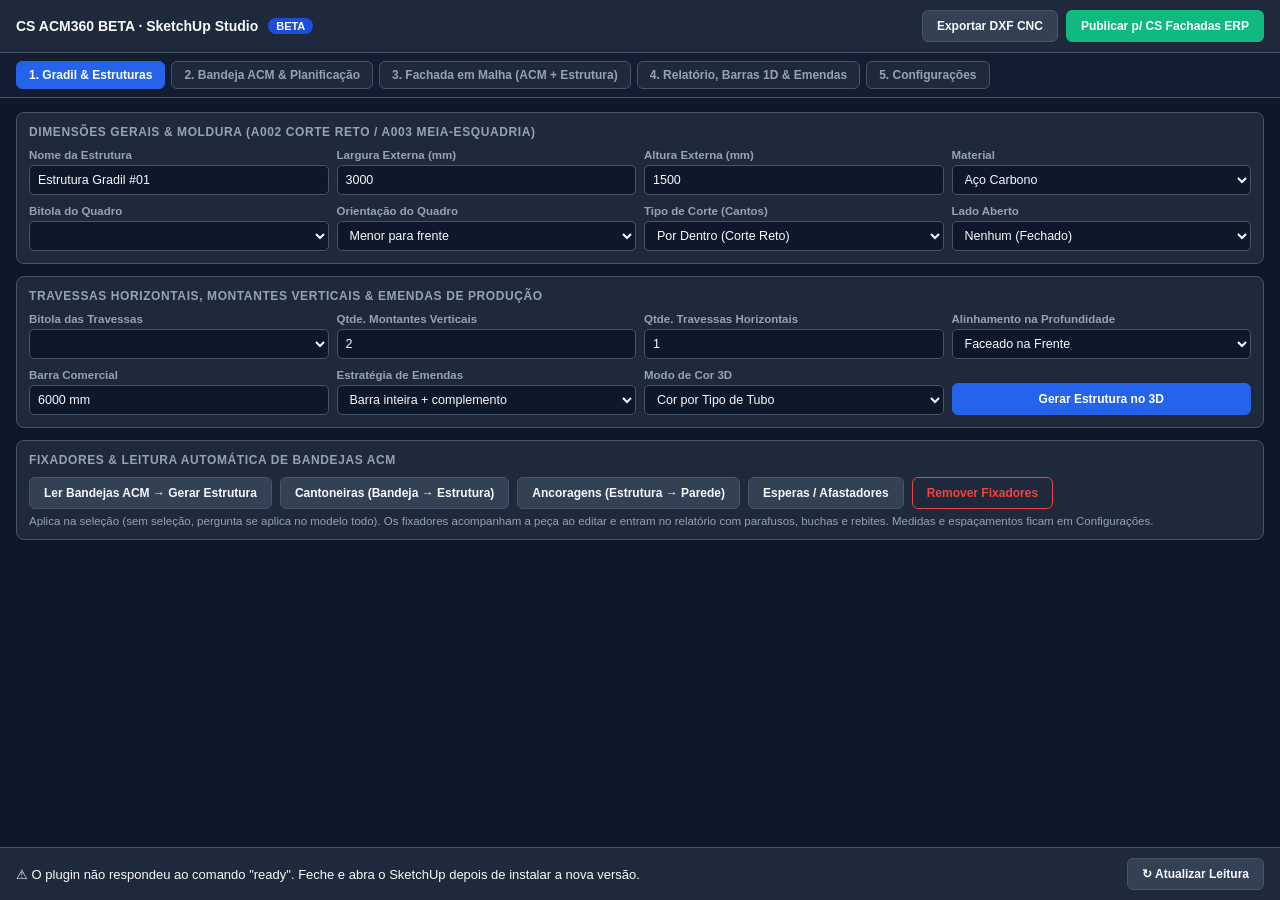
==== commit 1e980a5c: "M4 Fixadores no BETA 1.3.0: cantoneira, ancoragem e espera desenhadas pelo plugin - Cantoneira (band" ====
--- a/sketchup-plugin/CS_ACM360_BETA/ui/studio.html
+++ b/sketchup-plugin/CS_ACM360_BETA/ui/studio.html
@@ -288,13 +288,15 @@
       </div>
 
       <div class="card">
-        <h3>Fixadores 3D (.skp) & Leitura Automática de Bandejas ACM</h3>
+        <h3>Fixadores & Leitura Automática de Bandejas ACM</h3>
         <div class="btn-row">
           <button type="button" class="btn" onclick="CSStudio.callRuby('read_trays_create_frame', '{}')">Ler Bandejas ACM → Gerar Estrutura</button>
-          <button type="button" class="btn" onclick="CSStudio.callRuby('insert_fastener', 'F001')">+ Ancoragem (F001)</button>
-          <button type="button" class="btn" onclick="CSStudio.callRuby('insert_fastener', 'F002')">+ Espera (F002)</button>
-          <button type="button" class="btn" onclick="CSStudio.callRuby('insert_fastener', 'F003')">+ Cantoneira Fixador (F003)</button>
-        </div>
+          <button type="button" class="btn" onclick="CSStudio.callRuby('distribute_fasteners', 'cantoneira')">Cantoneiras (Bandeja → Estrutura)</button>
+          <button type="button" class="btn" onclick="CSStudio.callRuby('distribute_fasteners', 'ancoragem')">Ancoragens (Estrutura → Parede)</button>
+          <button type="button" class="btn" onclick="CSStudio.callRuby('distribute_fasteners', 'espera')">Esperas / Afastadores</button>
+          <button type="button" class="btn danger" onclick="CSStudio.callRuby('remove_fasteners')">Remover Fixadores</button>
+        </div>
+        <p class="hint">Aplica na seleção (sem seleção, pergunta se aplica no modelo todo). Os fixadores acompanham a peça ao editar e entram no relatório com parafusos, buchas e rebites. Medidas e espaçamentos ficam em Configurações.</p>
       </div>
     </section>
 
@@ -564,18 +566,37 @@
         <h3>Fixadores e Fita Dupla Face</h3>
         <div class="grid-4">
           <div class="field">
-            <label for="sFixSpacing">Espaçamento Fixadores (mm)</label>
+            <label for="sFixSpacing">Cantoneiras · Espaçamento (mm)</label>
             <input type="number" id="sFixSpacing" data-setting="fastener_spacing_mm" step="10">
           </div>
           <div class="field">
-            <label for="sFixOffset">Recuo dos Cantos (mm)</label>
+            <label for="sFixOffset">Cantoneiras · Recuo dos Cantos (mm)</label>
             <input type="number" id="sFixOffset" data-setting="fastener_offset_mm" step="5">
+          </div>
+          <div class="field">
+            <label for="sAnchorSpacing">Ancoragens · Espaçamento (mm)</label>
+            <input type="number" id="sAnchorSpacing" data-setting="anchor_spacing_mm" step="50">
+          </div>
+          <div class="field">
+            <label for="sAnchorMargin">Ancoragens · Recuo das Pontas (mm)</label>
+            <input type="number" id="sAnchorMargin" data-setting="anchor_margin_mm" step="10">
+          </div>
+          <div class="field">
+            <label for="sStandoff">Espera · Afastamento da Parede (mm)</label>
+            <input type="number" id="sStandoff" data-setting="standoff_mm" step="10">
           </div>
           <div class="field">
             <label for="sTape">Fita Padrão</label>
             <select id="sTape" data-setting="tape"></select>
           </div>
         </div>
+        <div class="table-wrapper" style="margin-top:10px;">
+          <table>
+            <thead><tr><th>Fixador</th><th>Aba A (mm)</th><th>Aba B (mm)</th><th>Compr. (mm)</th><th>Espessura</th><th>Consumo por peça (qtd item; …)</th></tr></thead>
+            <tbody id="sFastenersBody"></tbody>
+          </table>
+        </div>
+        <p class="hint">Cantoneira em L desenhada pelo plugin. Aba A encosta no retorno da bandeja (cantoneira) ou na parede (ancoragem/espera); na espera ela cresce com o afastamento. Exemplo de consumo: <code>2 Parafuso autobrocante 4,2×19; 2 Bucha S8</code>.</p>
         <div class="table-wrapper" style="margin-top:10px;">
           <table>
             <thead><tr><th>Fita</th><th>Largura (mm)</th><th>Rolo (m)</th><th>Preço/rolo (R$)</th><th></th></tr></thead>
@@ -765,6 +786,13 @@
           return '<tr><td>' + txt('tapes', i, 'name', t.name) + '</td><td>' + num('tapes', i, 'width_mm', t.width_mm) +
             '</td><td>' + num('tapes', i, 'roll_m', t.roll_m) + '</td><td>' + num('tapes', i, 'price', t.price, '0.01') +
             '</td><td>' + del('tapes', i) + '</td></tr>';
+        }).join('');
+
+        document.getElementById('sFastenersBody').innerHTML = (d.fastener_specs || []).map(function(s, i) {
+          var items = (s.items || []).map(function(it) { return it.qty + ' ' + it.name; }).join('; ');
+          return '<tr><td>' + txt('fastener_specs', i, 'name', s.name) + '</td><td>' + num('fastener_specs', i, 'leg_a_mm', s.leg_a_mm) +
+            '</td><td>' + num('fastener_specs', i, 'leg_b_mm', s.leg_b_mm) + '</td><td>' + num('fastener_specs', i, 'length_mm', s.length_mm) +
+            '</td><td>' + num('fastener_specs', i, 'thickness_mm', s.thickness_mm, '0.5') + '</td><td>' + txt('fastener_specs', i, 'items_text', items) + '</td></tr>';
         }).join('');
 
         var prices = d.profile_prices || {};
@@ -804,6 +832,14 @@
           d.profile_prices[el.getAttribute('data-price-id')] = Number(el.value) || 0;
         } else if (el.hasAttribute('data-list')) {
           var item = d[el.getAttribute('data-list')][Number(el.getAttribute('data-idx'))];
+          if (el.getAttribute('data-field') === 'items_text') {
+            // "2 Rebite 4,8×12; 2 Parafuso 4,2×19" -> [{qty, name}]
+            item.items = el.value.split(';').map(function(part) {
+              var m = part.trim().match(/^(\d+)\s*[x×]?\s+(.+)$/);
+              return m ? { qty: Number(m[1]), name: m[2].trim() } : { qty: 1, name: part.trim() };
+            }).filter(function(it) { return it.name; });
+            return;
+          }
           item[el.getAttribute('data-field')] = el.type === 'number' ? Number(el.value) : el.value;
           if (el.getAttribute('data-field') === 'name') {
             this.fillOptions('sPreset', d.acm_presets, document.getElementById('sPreset').value);
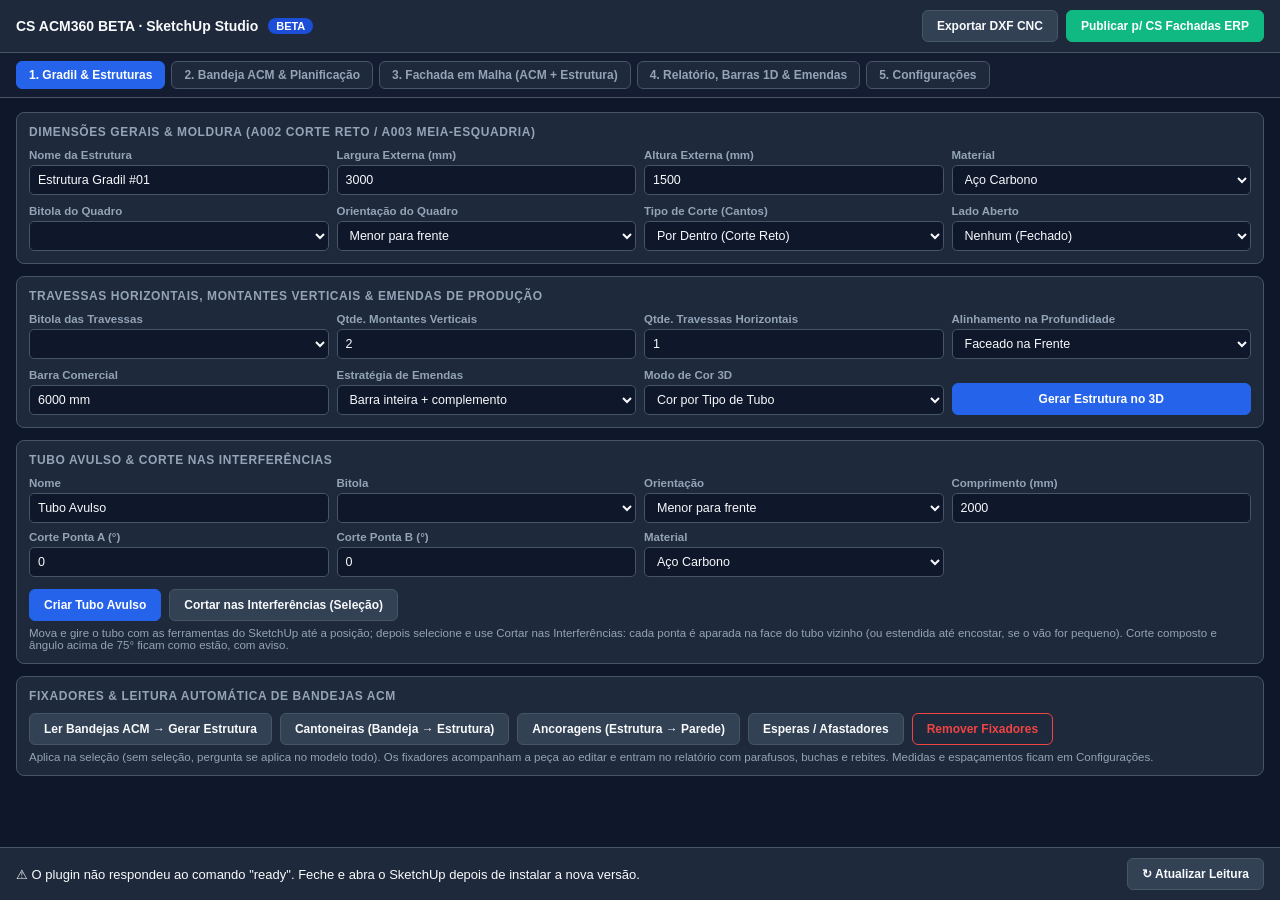
==== commit 4b8e04ac: "M5 e M6 no BETA 1.4.0: corte nas interferencias e recortes nas bandejas M5 (lib/interference_kernel." ====
--- a/sketchup-plugin/CS_ACM360_BETA/ui/studio.html
+++ b/sketchup-plugin/CS_ACM360_BETA/ui/studio.html
@@ -287,6 +287,52 @@
         </div>
       </div>
 
+      <div class="card" id="cardTube">
+        <h3>Tubo Avulso & Corte nas Interferências</h3>
+        <div class="grid-4">
+          <div class="field">
+            <label for="uName">Nome</label>
+            <input type="text" id="uName" value="Tubo Avulso">
+          </div>
+          <div class="field">
+            <label for="uProfile">Bitola</label>
+            <select id="uProfile"></select>
+          </div>
+          <div class="field">
+            <label for="uRot">Orientação</label>
+            <select id="uRot">
+              <option value="1">Menor para frente</option>
+              <option value="2">Maior para frente</option>
+            </select>
+          </div>
+          <div class="field">
+            <label for="uLength">Comprimento (mm)</label>
+            <input type="number" id="uLength" value="2000" min="10" step="10">
+          </div>
+          <div class="field">
+            <label for="uCutA">Corte Ponta A (°)</label>
+            <input type="number" id="uCutA" value="0" min="0" max="75" step="1">
+          </div>
+          <div class="field">
+            <label for="uCutB">Corte Ponta B (°)</label>
+            <input type="number" id="uCutB" value="0" min="0" max="75" step="1">
+          </div>
+          <div class="field">
+            <label for="uMaterial">Material</label>
+            <select id="uMaterial">
+              <option value="aco_carbono">Aço Carbono</option>
+              <option value="galvanizado">Galvanizado</option>
+              <option value="aluminio">Alumínio</option>
+            </select>
+          </div>
+        </div>
+        <div class="btn-row" style="margin-top:12px;">
+          <button type="button" class="btn primary" onclick="CSStudio.submitTube()">Criar Tubo Avulso</button>
+          <button type="button" class="btn" onclick="CSStudio.callRuby('cut_interferences')">Cortar nas Interferências (Seleção)</button>
+        </div>
+        <p class="hint">Mova e gire o tubo com as ferramentas do SketchUp até a posição; depois selecione e use Cortar nas Interferências: cada ponta é aparada na face do tubo vizinho (ou estendida até encostar, se o vão for pequeno). Corte composto e ângulo acima de 75° ficam como estão, com aviso.</p>
+      </div>
+
       <div class="card">
         <h3>Fixadores & Leitura Automática de Bandejas ACM</h3>
         <div class="btn-row">
@@ -356,6 +402,17 @@
           <button type="button" class="btn" onclick="CSStudio.callRuby('unfold_selected_3d')">Planificar Bandeja Selecionada no 3D</button>
           <button type="button" class="btn" onclick="CSStudio.callRuby('export_dxf')">Exportar DXF CNC (AC1009)</button>
         </div>
+      </div>
+
+      <div class="card">
+        <h3>Recortes nas Bandejas ACM</h3>
+        <div class="btn-row">
+          <button type="button" class="btn" onclick="CSStudio.callRuby('tray_cutouts_auto')">Recortes Automáticos</button>
+          <button type="button" class="btn" onclick="CSStudio.callRuby('tray_cutouts_contour')">Recorte pelo Contorno Selecionado</button>
+          <button type="button" class="btn" onclick="CSStudio.callRuby('mark_as_hole')">Marcar Seleção como Furo</button>
+          <button type="button" class="btn danger" onclick="CSStudio.callRuby('clear_tray_cutouts')">Limpar Recortes</button>
+        </div>
+        <p class="hint"><strong>Automático:</strong> tubos, fixadores das estruturas e objetos marcados como furo que atravessam a face viram recorte retangular com a folga das Configurações. <strong>Contorno:</strong> desenhe ou importe o contorno (ex.: letra caixa) sobre a face, selecione a bandeja e o contorno e aplique; o recorte segue o desenho. Os recortes vão para o 3D, a planificação e o DXF (camada ACM_CORTE); perto da dobra aparece um aviso.</p>
       </div>
     </section>
 
@@ -486,7 +543,13 @@
             </select>
           </div>
         </div>
-        <p class="hint">Ao mudar a barra ou a serra, as estruturas do modelo são regeradas (emendas e plano de barras).</p>
+        <div class="grid-4" style="margin-top:10px;">
+          <div class="field">
+            <label for="sMaxExtend">Corte nas Interferências · Estender até (mm)</label>
+            <input type="number" id="sMaxExtend" data-setting="interference_max_extend_mm" min="0" max="500" step="5">
+          </div>
+        </div>
+        <p class="hint">Ao mudar a barra ou a serra, as estruturas do modelo são regeradas (emendas e plano de barras). Tubo avulso com vão até o vizinho menor que "Estender até" é estendido para encostar (0 = só aparar).</p>
       </div>
 
       <div class="card">
@@ -513,6 +576,23 @@
               <option value="V90">V 90°</option>
               <option value="V135">V 135°</option>
               <option value="U">Meia-cana (U)</option>
+            </select>
+          </div>
+        </div>
+        <div class="grid-4" style="margin-top:10px;">
+          <div class="field">
+            <label for="sCutClear">Recortes · Folga por Lado (mm)</label>
+            <input type="number" id="sCutClear" data-setting="cutout_clearance_mm" min="0" max="100" step="1">
+          </div>
+          <div class="field">
+            <label for="sCutWarn">Recortes · Aviso Perto da Dobra (mm)</label>
+            <input type="number" id="sCutWarn" data-setting="cutout_fold_warn_mm" min="0" max="200" step="1">
+          </div>
+          <div class="field">
+            <label for="sFlatView">Vista da Chapa no DXF</label>
+            <select id="sFlatView" data-setting="flat_view">
+              <option value="frente">Frente (como se vê na fachada)</option>
+              <option value="verso">Verso (espelhado, CNC fresa por trás)</option>
             </select>
           </div>
         </div>
@@ -680,6 +760,8 @@
         alert(msg);
       },
       switchTab: function(tabId) {
+        var focusTube = tabId === 'tube'; // "Novo Tubo Avulso" fica na aba 1
+        if (focusTube) tabId = 'frame';
         var btns = document.querySelectorAll('.tab-btn');
         for (var i = 0; i < btns.length; i++) {
           btns[i].classList.toggle('active', btns[i].getAttribute('data-tab') === tabId);
@@ -688,6 +770,7 @@
         for (var j = 0; j < panels.length; j++) {
           panels[j].classList.toggle('active', panels[j].id === 'panel-' + tabId);
         }
+        if (focusTube) document.getElementById('cardTube').scrollIntoView();
       },
       settingsDraft: null,
       settingsDirty: false,
@@ -698,6 +781,7 @@
         var st = data.settings || {};
         this.fillProfileSelect('fProfileCorda', data.profiles || [], 5);
         this.fillProfileSelect('fProfileTrav', data.profiles || [], 3);
+        this.fillProfileSelect('uProfile', data.profiles || [], 5);
         this.fillOptions('tPreset', st.acm_presets || [], document.getElementById('tPreset').value || st.acm_preset);
         document.getElementById('fBarInfo').value = (st.bar_mm || 6000) + ' mm';
         if (!this.trayDefaultsApplied && st.bar_mm) {
@@ -923,6 +1007,18 @@
           update_selected: !!updateSel
         };
         this.callRuby('create_or_update_frame', JSON.stringify(payload));
+      },
+      submitTube: function() {
+        var payload = {
+          name: document.getElementById('uName').value,
+          profile_id: Number(document.getElementById('uProfile').value || 5),
+          rot: Number(document.getElementById('uRot').value || 1),
+          length_mm: Number(document.getElementById('uLength').value),
+          cut_a_deg: Number(document.getElementById('uCutA').value) || 0,
+          cut_b_deg: Number(document.getElementById('uCutB').value) || 0,
+          material: document.getElementById('uMaterial').value
+        };
+        this.callRuby('create_single_tube', JSON.stringify(payload));
       },
       submitTray: function() {
         var payload = {
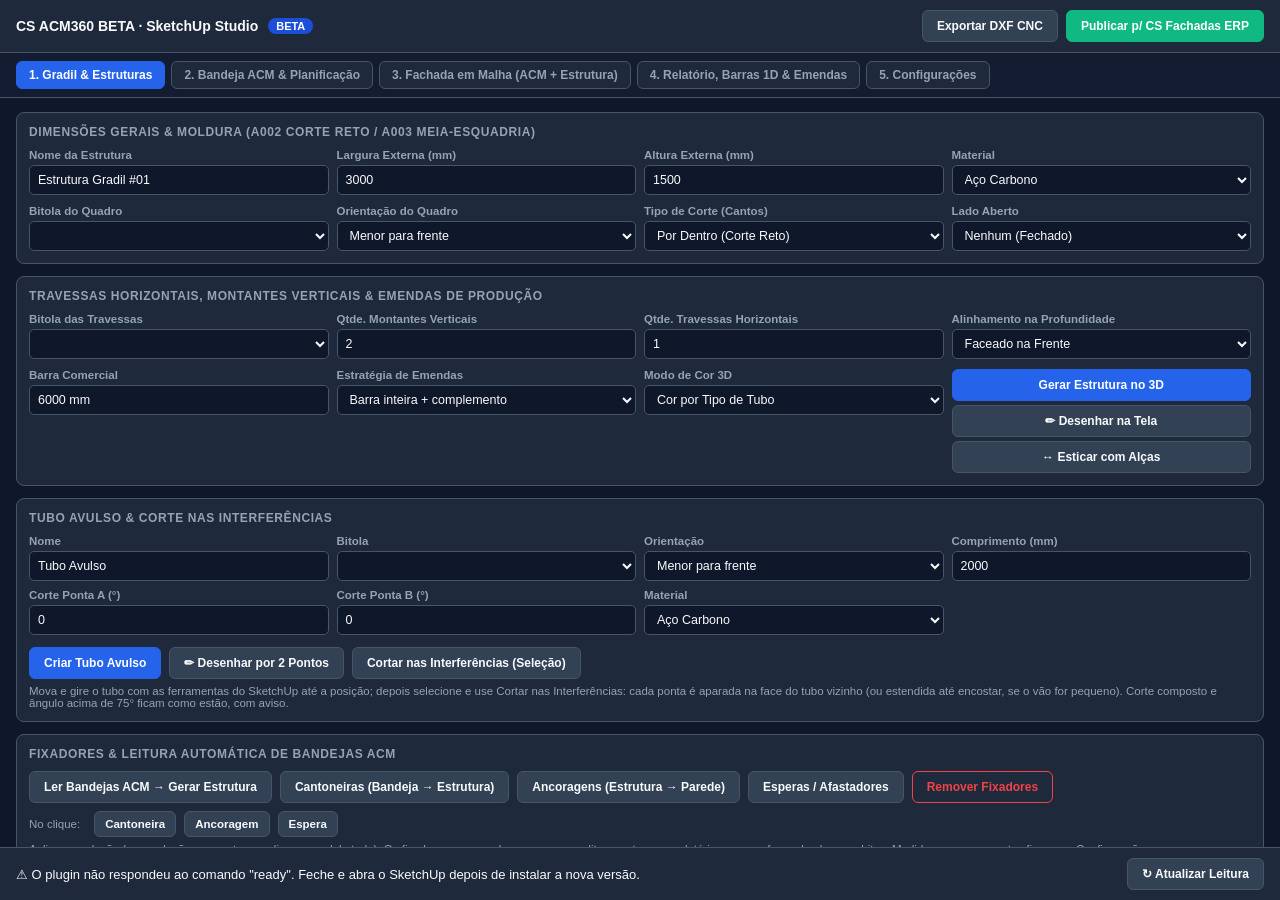
==== commit f323c8d9: "M1 no BETA 1.5.0: Construtor ao Vivo (ferramentas na tela) lib/live_tool.rb - Gradil, bandeja ou fac" ====
--- a/sketchup-plugin/CS_ACM360_BETA/ui/studio.html
+++ b/sketchup-plugin/CS_ACM360_BETA/ui/studio.html
@@ -283,6 +283,8 @@
           </div>
           <div class="field" style="justify-content:flex-end;">
             <button type="button" class="btn primary" onclick="CSStudio.submitFrame(false)">Gerar Estrutura no 3D</button>
+            <button type="button" class="btn" onclick="CSStudio.submitFrame(false, true)">✏ Desenhar na Tela</button>
+            <button type="button" class="btn" onclick="CSStudio.startTool('stretch')">↔ Esticar com Alças</button>
           </div>
         </div>
       </div>
@@ -328,6 +330,7 @@
         </div>
         <div class="btn-row" style="margin-top:12px;">
           <button type="button" class="btn primary" onclick="CSStudio.submitTube()">Criar Tubo Avulso</button>
+          <button type="button" class="btn" onclick="CSStudio.submitTube(true)">✏ Desenhar por 2 Pontos</button>
           <button type="button" class="btn" onclick="CSStudio.callRuby('cut_interferences')">Cortar nas Interferências (Seleção)</button>
         </div>
         <p class="hint">Mova e gire o tubo com as ferramentas do SketchUp até a posição; depois selecione e use Cortar nas Interferências: cada ponta é aparada na face do tubo vizinho (ou estendida até encostar, se o vão for pequeno). Corte composto e ângulo acima de 75° ficam como estão, com aviso.</p>
@@ -342,6 +345,12 @@
           <button type="button" class="btn" onclick="CSStudio.callRuby('distribute_fasteners', 'espera')">Esperas / Afastadores</button>
           <button type="button" class="btn danger" onclick="CSStudio.callRuby('remove_fasteners')">Remover Fixadores</button>
         </div>
+        <div class="btn-row" style="margin-top:8px;">
+          <span class="hint" style="margin:0 6px 0 0;">No clique:</span>
+          <button type="button" class="btn small" onclick="CSStudio.startTool('fastener', {type: 'cantoneira'})">Cantoneira</button>
+          <button type="button" class="btn small" onclick="CSStudio.startTool('fastener', {type: 'ancoragem'})">Ancoragem</button>
+          <button type="button" class="btn small" onclick="CSStudio.startTool('fastener', {type: 'espera'})">Espera</button>
+        </div>
         <p class="hint">Aplica na seleção (sem seleção, pergunta se aplica no modelo todo). Os fixadores acompanham a peça ao editar e entram no relatório com parafusos, buchas e rebites. Medidas e espaçamentos ficam em Configurações.</p>
       </div>
     </section>
@@ -399,6 +408,8 @@
         </div>
         <div class="btn-row" style="margin-top:12px;">
           <button type="button" class="btn primary" onclick="CSStudio.submitTray()">Criar Bandeja 3D no SketchUp</button>
+          <button type="button" class="btn" onclick="CSStudio.submitTray(true)">✏ Desenhar na Tela</button>
+          <button type="button" class="btn" onclick="CSStudio.startTool('stretch')">↔ Esticar com Alças</button>
           <button type="button" class="btn" onclick="CSStudio.callRuby('unfold_selected_3d')">Planificar Bandeja Selecionada no 3D</button>
           <button type="button" class="btn" onclick="CSStudio.callRuby('export_dxf')">Exportar DXF CNC (AC1009)</button>
         </div>
@@ -449,6 +460,7 @@
           </div>
           <div class="field" style="justify-content:flex-end;">
             <button type="button" class="btn primary" onclick="CSStudio.submitFacadeGrid()">Criar Painel ACM + Estrutura no 3D</button>
+            <button type="button" class="btn" onclick="CSStudio.submitFacadeGrid(true)">✏ Desenhar na Tela</button>
           </div>
         </div>
       </div>
@@ -988,7 +1000,15 @@
         this.settingsDirty = false;
         this.callRuby('save_settings', JSON.stringify(this.settingsDraft));
       },
-      submitFrame: function(updateSel) {
+      // M1: com draw, abre a ferramenta na tela usando os campos do painel
+      startTool: function(tool, params) {
+        return this.callRuby('start_tool', JSON.stringify({ tool: tool, params: params || {} }));
+      },
+      sendOrDraw: function(action, tool, payload, draw) {
+        if (draw) return this.startTool(tool, payload);
+        return this.callRuby(action, JSON.stringify(payload));
+      },
+      submitFrame: function(updateSel, draw) {
         var payload = {
           name: document.getElementById('fName').value,
           width_mm: Number(document.getElementById('fWidth').value),
@@ -1006,9 +1026,9 @@
           color_mode: document.getElementById('fColorMode').value,
           update_selected: !!updateSel
         };
-        this.callRuby('create_or_update_frame', JSON.stringify(payload));
-      },
-      submitTube: function() {
+        this.sendOrDraw('create_or_update_frame', 'frame', payload, draw);
+      },
+      submitTube: function(draw) {
         var payload = {
           name: document.getElementById('uName').value,
           profile_id: Number(document.getElementById('uProfile').value || 5),
@@ -1018,9 +1038,9 @@
           cut_b_deg: Number(document.getElementById('uCutB').value) || 0,
           material: document.getElementById('uMaterial').value
         };
-        this.callRuby('create_single_tube', JSON.stringify(payload));
-      },
-      submitTray: function() {
+        this.sendOrDraw('create_single_tube', 'tube', payload, draw);
+      },
+      submitTray: function(draw) {
         var payload = {
           code: document.getElementById('tCode').value,
           name: document.getElementById('tName').value,
@@ -1033,9 +1053,9 @@
           acm_preset: document.getElementById('tPreset').value,
           thickness_mm: (this.currentTrayPreset() || {}).thickness_mm
         };
-        this.callRuby('create_or_update_tray', JSON.stringify(payload));
-      },
-      submitFacadeGrid: function() {
+        this.sendOrDraw('create_or_update_tray', 'tray', payload, draw);
+      },
+      submitFacadeGrid: function(draw) {
         var payload = {
           total_w_mm: Number(document.getElementById('gTotalW').value),
           total_h_mm: Number(document.getElementById('gTotalH').value),
@@ -1045,7 +1065,7 @@
           return_mm: Number(document.getElementById('gReturn').value),
           generate_frame: true
         };
-        this.callRuby('create_facade_grid', JSON.stringify(payload));
+        this.sendOrDraw('create_facade_grid', 'facade', payload, draw);
       },
       // --- M8: relatório calculado em acm360-report.js (mesmo código do painel web) ---
       report: null,
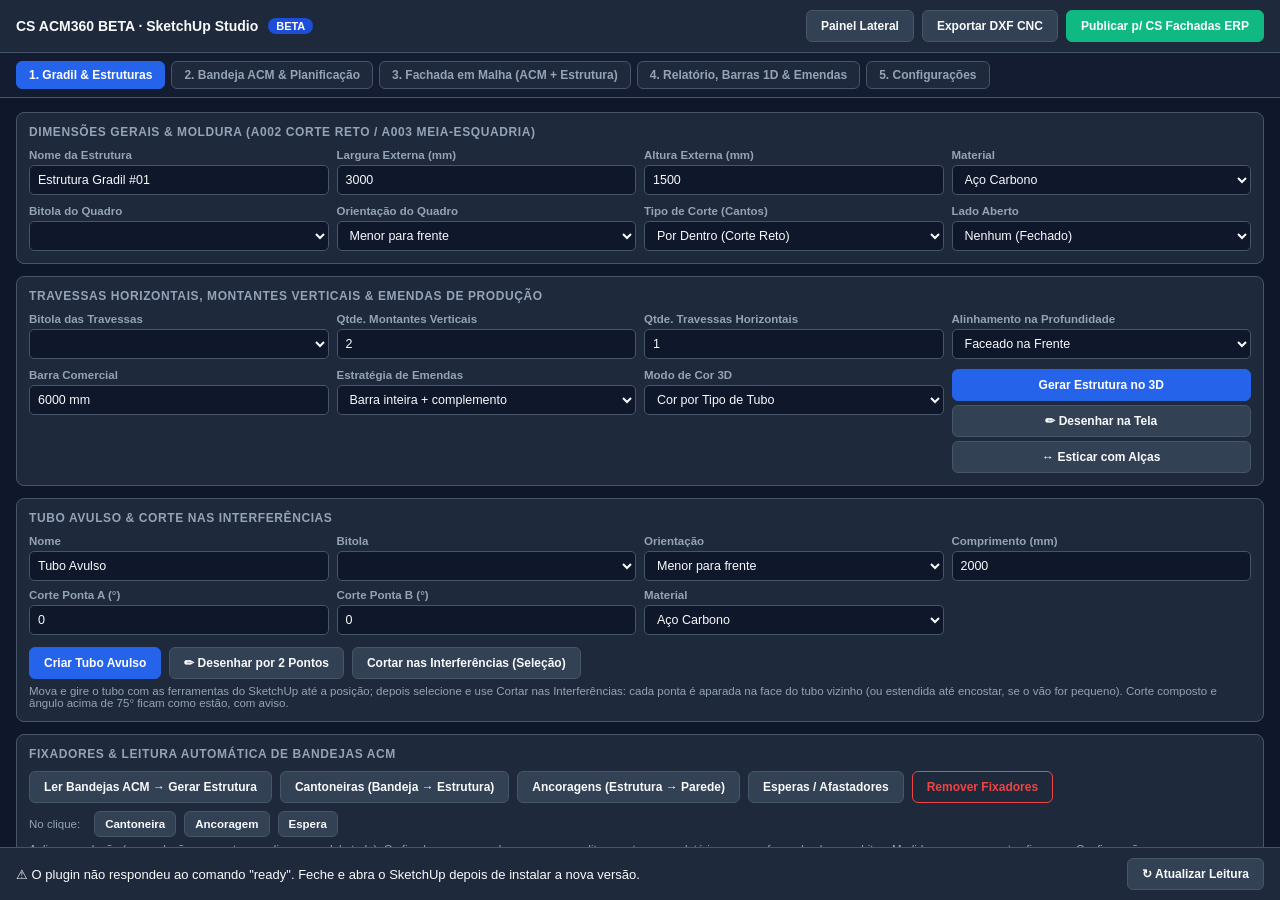
==== commit 4f51b794: "M1 no BETA 1.6.0: menu radial, painel lateral e travessas pelas setas - Menu radial no cursor (lib/r" ====
--- a/sketchup-plugin/CS_ACM360_BETA/ui/studio.html
+++ b/sketchup-plugin/CS_ACM360_BETA/ui/studio.html
@@ -164,6 +164,7 @@
       <span class="badge" id="versionBadge">BETA</span>
     </div>
     <div class="btn-row">
+      <button type="button" class="btn" onclick="CSStudio.callRuby('side_panel')" title="Janela estreita com as ferramentas e a peça selecionada">Painel Lateral</button>
       <button type="button" class="btn" onclick="CSStudio.callRuby('export_dxf')">Exportar DXF CNC</button>
       <button type="button" class="btn success" onclick="CSStudio.callRuby('export_erp_json')">Publicar p/ CS Fachadas ERP</button>
     </div>
